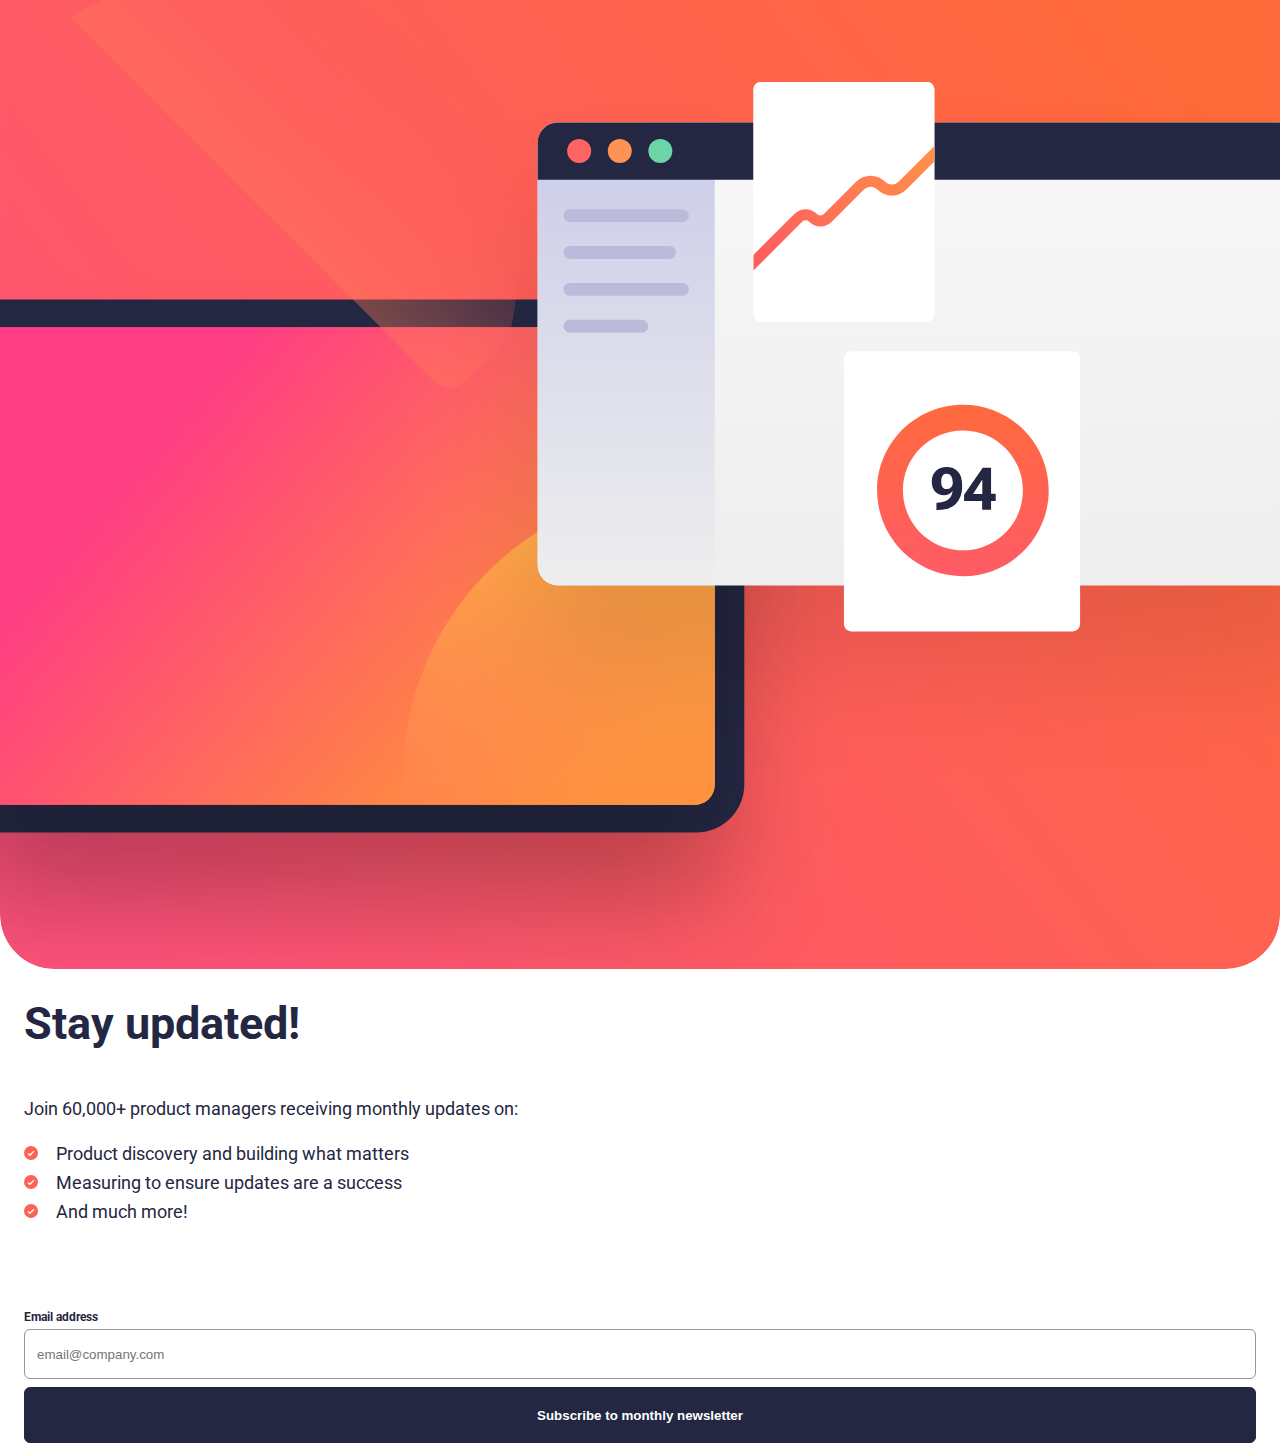
==== index.html @ 6f4d4aed "first commit" ====
<!DOCTYPE html>
<html lang="en">
  <head>
    <meta charset="UTF-8" />
    <meta name="viewport" content="width=device-width, initial-scale=1.0" />
    <!-- displays site properly based on user's device -->

    <link
      rel="icon"
      type="image/png"
      sizes="32x32"
      href="./assets/images/favicon-32x32.png"
    />

    <title>
      Frontend Mentor | Newsletter sign-up form with success message
    </title>
    <style>
      .attribution {
        font-size: 11px;
        text-align: center;
      }
      .attribution a {
        color: hsl(228, 45%, 44%);
      }
    </style>
  </head>
  <body>
    <section class="hero">
      <picture class="hero__container">
        <img
          class="hero__image"
          src="./assets/images/illustration-sign-up-mobile.svg"
          alt="hero"
        />
      </picture>
    </section>

    <section class="newsletter-content">
      <header class="header">
        <h1 class="header__title">Stay updated!</h1>
      </header>
      <p>Join 60,000+ product managers receiving monthly updates on:</p>

      <ul>
        <li>
          <img
            class="list-point"
            src="./assets/images/icon-list.svg"
            alt="list-point"
          />
          <p>Product discovery and building what matters</p>
        </li>

        <li>
          <img
            class="list-point"
            src="./assets/images/icon-list.svg"
            alt="list-point"
          />
          <p>Measuring to ensure updates are a success</p>
        </li>
        <li>
          <img
            class="list-point"
            src="./assets/images/icon-list.svg"
            alt="list-point"
          />
          <p>And much more!</p>
        </li>
      </ul>

      <form id="form" class="form">
        <div class="form__label-container">
          <label for="email">Email address</label>
          <span class="form__error">Valid email required</span>
        </div>
        <input
          pattern="[a-z0-9._%+-]+@[a-z0-9.-]+\.[a-z]{2,4}$"
          class="form__input"
          placeholder="email@company.com"
          required
          type="email"
          name="email"
          id="email"
          value=""
        />
        <button class="form__button" type="submit">
          Subscribe to monthly newsletter
        </button>
      </form>
    </section>

    <link rel="stylesheet" href="style.css" />
    <script src="script.js"></script>
  </body>
</html>
---- style.css ----
@import url('https://fonts.googleapis.com/css2?family=Roboto:wght@400;700&display=swap');

* {
  margin: 0;
  padding: 0;
  box-sizing: border-box;
}

:root{
    --main-color:hsl(4, 100%, 67%);
    --dark-slate-grey:hsl(234, 29%, 20%);
    --charcoal-grey:hsl(235, 18%, 26%);
    --grey:hsl(231, 7%, 60%);
    --while:hsl(0, 0%, 100%);
}

body {
    font-family: 'Roboto', sans-serif;
    color: var(--dark-slate-grey);
}
.newsletter-content {
  margin: 1.5rem;
}


.hero__image{
    width: 100%;
}




.header {
  margin-bottom: 1rem;
}

.header__title {
  font-size: 32px;
 
}

p {
  margin-bottom: 1rem;
  font-size: 16px;
}

ul {
  margin-bottom: 1rem;
  list-style: none;
}

li {
  font-size: 12px;
  display: flex;
  align-items: baseline;
}
li > p {
  margin-bottom: 0.5rem;
}
.list-point {
  width: 14px;
  margin-right: 18px;
}

.form {
  display: flex;
  flex-direction: column;
}

label {
  font-size: 12px;
  font-weight: bold;
  margin-bottom: 0.3rem;
}

.form__input {
  height: 50px;
  margin-bottom: 0.5rem;
  padding: 12px;
  border-radius: 6px;
  box-shadow: none;
  border: 1px solid var(--grey);
}
.form__input:hover {
 cursor: pointer;
}

.form__button {
  height: 56px;
  border-radius: 6px;
  cursor: pointer;
  color: var(--while);
  font-weight: bold;
  background-color: var(--dark-slate-grey);
  border: 1px solid var(--dark-slate-grey);
  
}

.form__button:hover, .form__button:focus{
  border: none;
  background-image: linear-gradient(to right,#e6496e,var(--main-color));
  box-shadow: 0px 5px 15px #e6496e;
}


.form__label-container{
  display: flex;
  justify-content: space-between;
}
.form__error{
  color: red;
  font-size: 12px;
  font-weight: bold;
  display: none;
}

.form__input:not(:placeholder-shown):invalid {
    border-color: red;
    background-color: rgba(255, 0, 0, 0.309);
    color: red;
  }


.success{
  display: flex;
  flex-direction: column;
  justify-content: center;
  height: 100vh;
  margin: 32px;
}
.success > img{
  width: 64px;
  margin-bottom: 32px;
}
.success > h1{
  margin-bottom: 32px;
  font-size: xx-large;
}
.success > .form__button {
  margin-top: 100%;
}



@media only screen and (min-height: 725px) {
  body{

    height: 100vh;
  }
  .header{
    margin-bottom: 3rem;
  }
  .header__title{
    font-size: 45px;
  }
  p {
    margin-bottom: 1.5rem;
    font-size: 18px;
  }
  ul {
    margin-bottom: 5rem;
  
  }
  

}
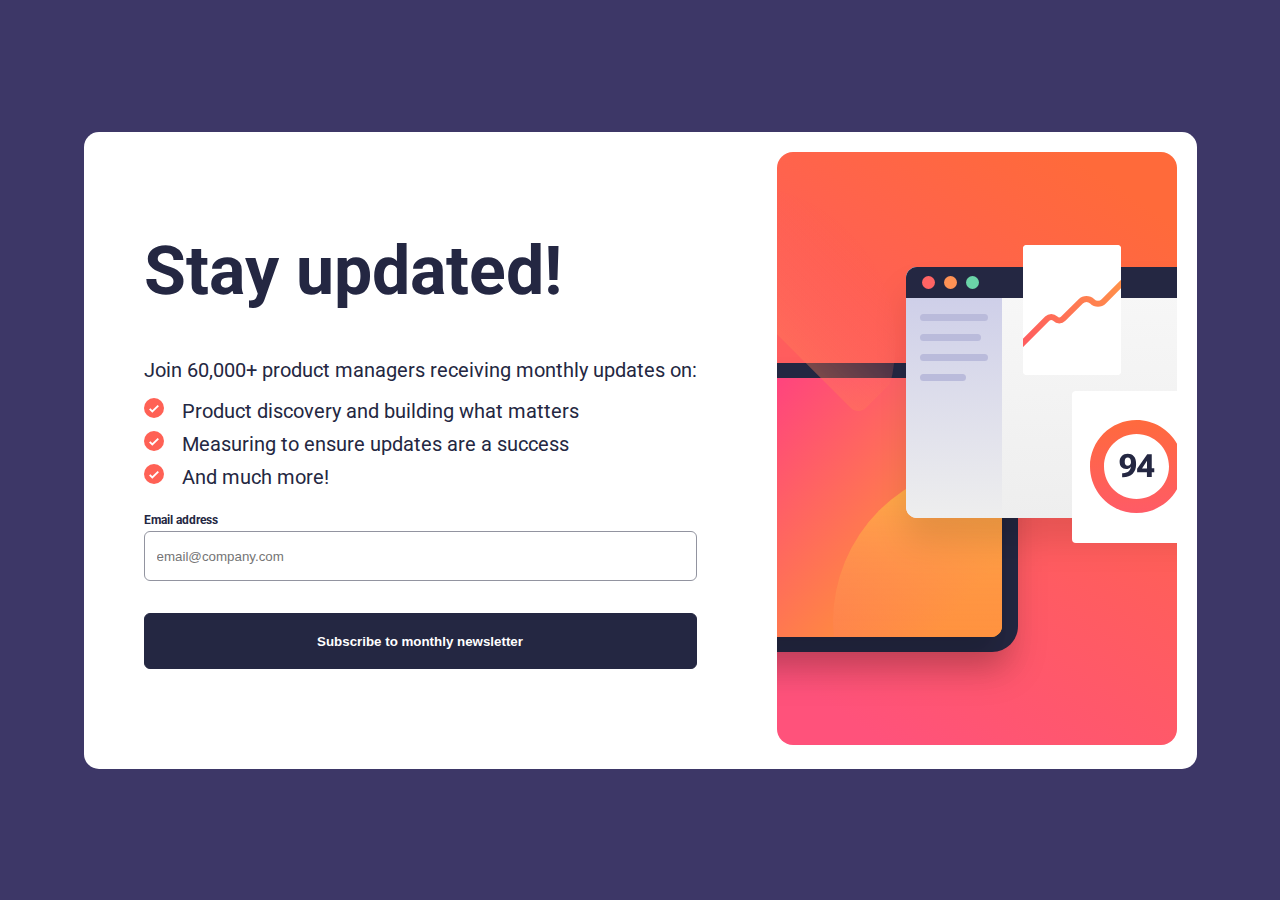
==== commit 34b4225c: "desktop responsiveness" ====
--- a/index.html
+++ b/index.html
@@ -26,72 +26,77 @@
     </style>
   </head>
   <body>
-    <section class="hero">
-      <picture class="hero__container">
+    <main>
+
+      <section class="hero">
+        <picture class="hero__container">
+          <source srcset="./assets/images/illustration-sign-up-desktop.svg" media="(min-width: 1220px)" >
         <img
-          class="hero__image"
-          src="./assets/images/illustration-sign-up-mobile.svg"
-          alt="hero"
-        />
+        class="hero__image"
+        src="./assets/images/illustration-sign-up-mobile.svg"
+        alt="hero"
+        srcset="./assets/images/illustration-sign-up-mobile.svg 500w"
+        >
       </picture>
     </section>
-
+    
     <section class="newsletter-content">
       <header class="header">
         <h1 class="header__title">Stay updated!</h1>
       </header>
       <p>Join 60,000+ product managers receiving monthly updates on:</p>
-
+      
       <ul>
         <li>
           <img
-            class="list-point"
-            src="./assets/images/icon-list.svg"
-            alt="list-point"
+          class="list-point"
+          src="./assets/images/icon-list.svg"
+          alt="list-point"
           />
           <p>Product discovery and building what matters</p>
         </li>
-
+        
         <li>
           <img
-            class="list-point"
-            src="./assets/images/icon-list.svg"
-            alt="list-point"
+          class="list-point"
+          src="./assets/images/icon-list.svg"
+          alt="list-point"
           />
           <p>Measuring to ensure updates are a success</p>
         </li>
         <li>
           <img
-            class="list-point"
-            src="./assets/images/icon-list.svg"
-            alt="list-point"
+          class="list-point"
+          src="./assets/images/icon-list.svg"
+          alt="list-point"
           />
           <p>And much more!</p>
         </li>
       </ul>
-
+      
       <form id="form" class="form">
         <div class="form__label-container">
           <label for="email">Email address</label>
           <span class="form__error">Valid email required</span>
         </div>
         <input
-          pattern="[a-z0-9._%+-]+@[a-z0-9.-]+\.[a-z]{2,4}$"
-          class="form__input"
-          placeholder="email@company.com"
-          required
-          type="email"
-          name="email"
-          id="email"
+        pattern="[a-z0-9._%+-]+@[a-z0-9.-]+\.[a-z]{2,4}$"
+        class="form__input"
+        placeholder="email@company.com"
+        required
+        type="email"
+        name="email"
+        id="email"
           value=""
-        />
-        <button class="form__button" type="submit">
-          Subscribe to monthly newsletter
-        </button>
-      </form>
-    </section>
-
-    <link rel="stylesheet" href="style.css" />
-    <script src="script.js"></script>
-  </body>
+          />
+          <button class="form__button" type="submit">
+            Subscribe to monthly newsletter
+          </button>
+        </form>
+      </section>
+      
+    </main>
+      <link rel="stylesheet" href="style.css" />
+      <script src="script.js"></script>
+    </body>
 </html>
--- a/style.css
+++ b/style.css
@@ -1,5 +1,4 @@
-
-@import url('https://fonts.googleapis.com/css2?family=Roboto:wght@400;700&display=swap');
+@import url("https://fonts.googleapis.com/css2?family=Roboto:wght@400;700&display=swap");
 
 * {
   margin: 0;
@@ -7,29 +6,25 @@
   box-sizing: border-box;
 }
 
-:root{
-    --main-color:hsl(4, 100%, 67%);
-    --dark-slate-grey:hsl(234, 29%, 20%);
-    --charcoal-grey:hsl(235, 18%, 26%);
-    --grey:hsl(231, 7%, 60%);
-    --while:hsl(0, 0%, 100%);
+:root {
+  --main-color: hsl(4, 100%, 67%);
+  --dark-slate-grey: hsl(234, 29%, 20%);
+  --charcoal-grey: hsl(235, 18%, 26%);
+  --grey: hsl(231, 7%, 60%);
+  --while: hsl(0, 0%, 100%);
 }
 
 body {
-    font-family: 'Roboto', sans-serif;
-    color: var(--dark-slate-grey);
+  font-family: "Roboto", sans-serif;
+  color: var(--dark-slate-grey);
 }
 .newsletter-content {
   margin: 1.5rem;
 }
 
-
-.hero__image{
-    width: 100%;
+.hero__image {
+  width: 100%;
 }
-
-
-
 
 .header {
   margin-bottom: 1rem;
@@ -37,7 +32,6 @@
 
 .header__title {
   font-size: 32px;
- 
 }
 
 p {
@@ -83,7 +77,7 @@
   border: 1px solid var(--grey);
 }
 .form__input:hover {
- cursor: pointer;
+  cursor: pointer;
 }
 
 .form__button {
@@ -94,21 +88,20 @@
   font-weight: bold;
   background-color: var(--dark-slate-grey);
   border: 1px solid var(--dark-slate-grey);
-  
 }
 
-.form__button:hover, .form__button:focus{
+.form__button:hover,
+.form__button:focus {
   border: none;
-  background-image: linear-gradient(to right,#e6496e,var(--main-color));
+  background-image: linear-gradient(to right, #e6496e, var(--main-color));
   box-shadow: 0px 5px 15px #e6496e;
 }
 
-
-.form__label-container{
+.form__label-container {
   display: flex;
   justify-content: space-between;
 }
-.form__error{
+.form__error {
   color: red;
   font-size: 12px;
   font-weight: bold;
@@ -116,24 +109,23 @@
 }
 
 .form__input:not(:placeholder-shown):invalid {
-    border-color: red;
-    background-color: rgba(255, 0, 0, 0.309);
-    color: red;
-  }
+  border-color: red;
+  background-color: rgba(255, 0, 0, 0.309);
+  color: red;
+}
 
-
-.success{
+.success {
   display: flex;
   flex-direction: column;
   justify-content: center;
   height: 100vh;
   margin: 32px;
 }
-.success > img{
+.success > img {
   width: 64px;
   margin-bottom: 32px;
 }
-.success > h1{
+.success > h1 {
   margin-bottom: 32px;
   font-size: xx-large;
 }
@@ -141,17 +133,14 @@
   margin-top: 100%;
 }
 
-
-
 @media only screen and (min-height: 725px) {
-  body{
-
+  body {
     height: 100vh;
   }
-  .header{
+  .header {
     margin-bottom: 3rem;
   }
-  .header__title{
+  .header__title {
     font-size: 45px;
   }
   p {
@@ -160,8 +149,48 @@
   }
   ul {
     margin-bottom: 5rem;
-  
   }
-  
+}
 
-}+@media only screen and (min-width: 1220px) {
+  body {
+    height: 100vh;
+    display: flex;
+    background-color: rgb(61, 55, 103);
+    align-items: center;
+    justify-content: center;
+  }
+  main {
+    display: flex;
+    flex-direction: row-reverse;
+    align-items: center;
+    justify-content: center;
+    background-color: #fff;
+    border-radius: 15px;
+  }
+  .header__title {
+    font-size: calc(45px * 1.5);
+  }
+  p{
+    font-size: 20px;
+    margin-bottom: 1rem;
+  }
+  .list-point {
+    width: 20px;
+    margin-right: 18px;
+  }
+  ul {
+    margin-bottom: 1rem;
+    list-style: none;
+  }
+  .form__input {
+    margin-bottom: 2rem;
+  }
+
+  .hero__image {
+    padding: 20px;
+  }
+  .newsletter-content{
+    padding: 36px;
+  }
+}
